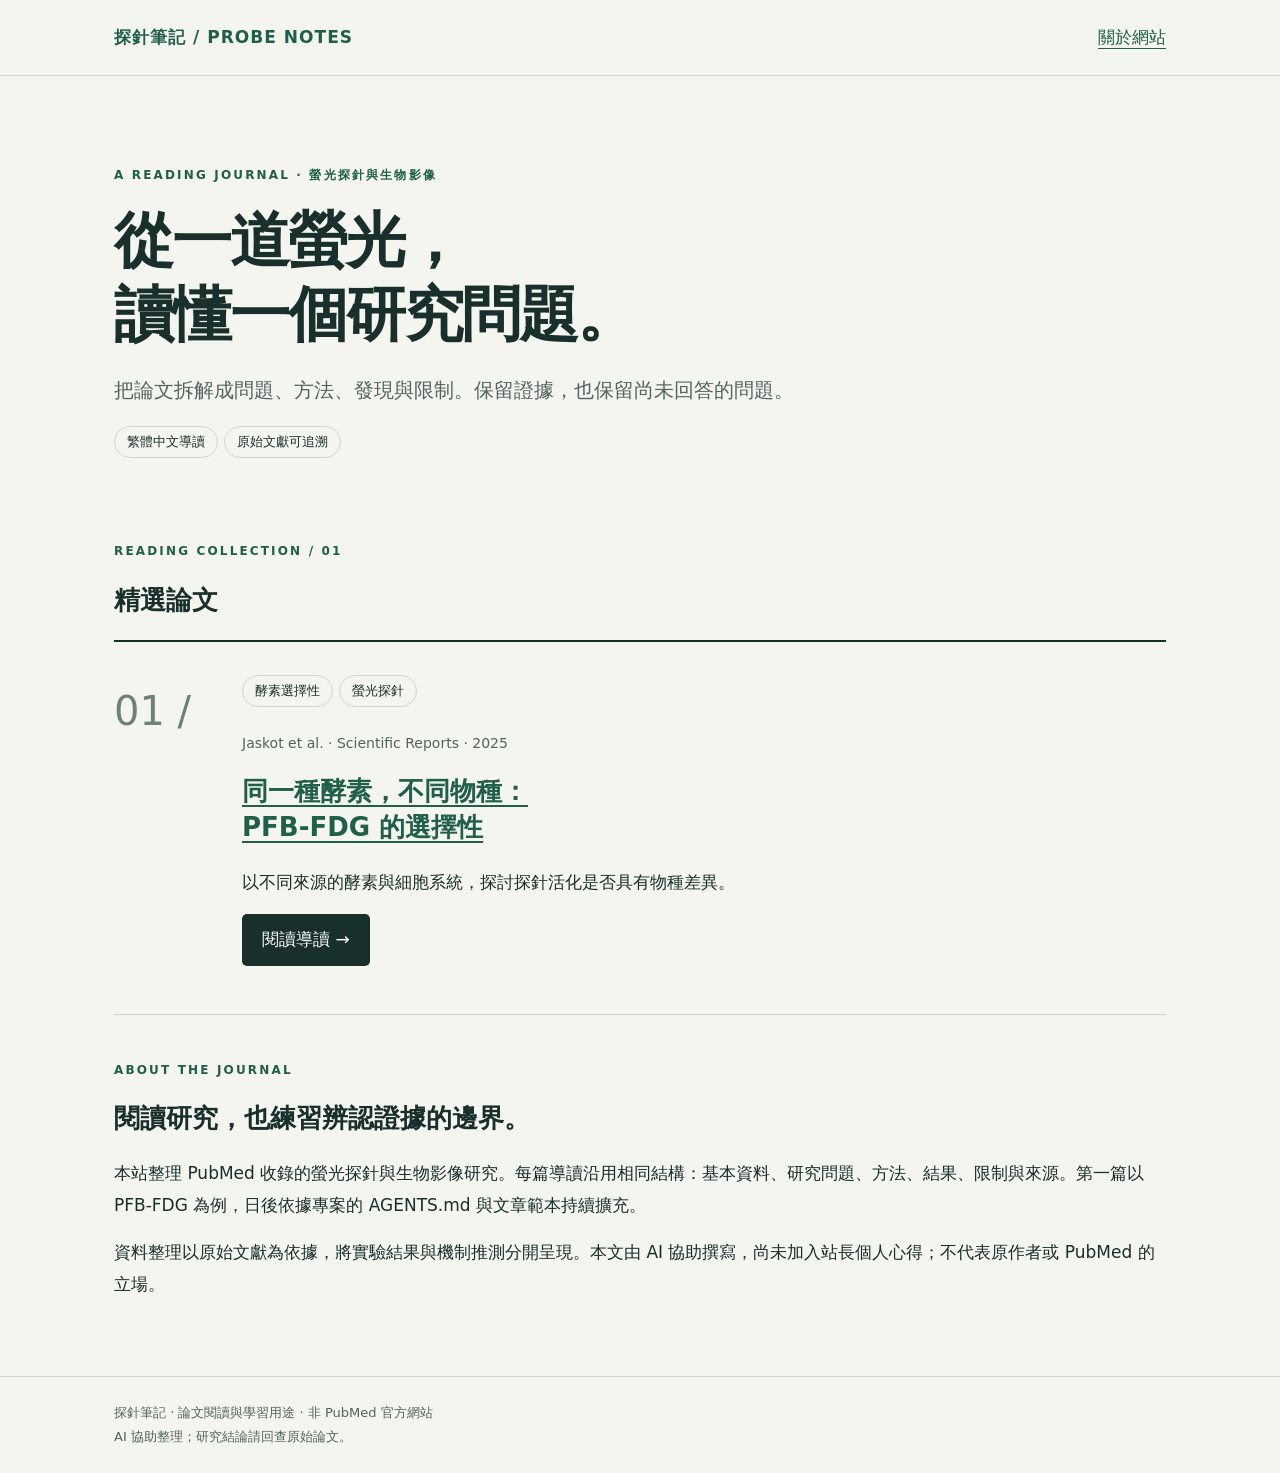
==== index.html @ b4c8c8a3 "new_work" ====
<!doctype html>
<html lang="zh-Hant"><head><meta charset="utf-8"><meta name="viewport" content="width=device-width,initial-scale=1"><meta name="description" content="以繁體中文整理螢光探針研究的問題、方法、發現與限制。"><title>首頁｜探針筆記</title><link rel="stylesheet" href="assets/style.css"></head><body><header><div class="wrap"><nav aria-label="主要導覽"><a class="brand" href="index.html">探針筆記 / PROBE NOTES</a><a href="index.html#about">關於網站</a></nav></div></header><main class="wrap"><section class="hero"><p class="eyebrow">A reading journal · 螢光探針與生物影像</p><h1>從一道螢光，<br>讀懂一個研究問題。</h1><p class="lead">把論文拆解成問題、方法、發現與限制。保留證據，也保留尚未回答的問題。</p><span class="tag">繁體中文導讀</span><span class="tag">原始文獻可追溯</span></section><section aria-labelledby="papers"><p class="eyebrow">Reading collection / 01</p><h2 id="papers">精選論文</h2><div class="paper"><div class="number">01 /</div><div><span class="tag">酵素選擇性</span><span class="tag">螢光探針</span><p class="meta">Jaskot et al. · Scientific Reports · 2025</p><h2><a href="papers/40603620.html">同一種酵素，不同物種：<br>PFB-FDG 的選擇性</a></h2><p>以不同來源的酵素與細胞系統，探討探針活化是否具有物種差異。</p><a class="button" href="papers/40603620.html">閱讀導讀 →</a></div></div></section><section class="about" id="about"><p class="eyebrow">About the journal</p><h2>閱讀研究，也練習辨認證據的邊界。</h2><p>本站整理 PubMed 收錄的螢光探針與生物影像研究。每篇導讀沿用相同結構：基本資料、研究問題、方法、結果、限制與來源。第一篇以 PFB-FDG 為例，日後依據專案的 AGENTS.md 與文章範本持續擴充。</p><p>資料整理以原始文獻為依據，將實驗結果與機制推測分開呈現。本文由 AI 協助撰寫，尚未加入站長個人心得；不代表原作者或 PubMed 的立場。</p></section></main><footer><div class="wrap">探針筆記 · 論文閱讀與學習用途 · 非 PubMed 官方網站<br>AI 協助整理；研究結論請回查原始論文。</div></footer></body></html>
---- assets/style.css ----
:root{--bg:#f4f5ef;--ink:#182f2b;--muted:#52645e;--accent:#205f4a;--line:#cdd8cc}*{box-sizing:border-box}body{margin:0;background:var(--bg);color:var(--ink);font:17px/1.85 system-ui,"Microsoft JhengHei",sans-serif}a{color:var(--accent);text-underline-offset:5px}a:hover{color:#123b2c}a:focus-visible{outline:3px solid #b65a22;outline-offset:5px}.wrap{max-width:1100px;margin:auto;padding:0 24px}header{border-bottom:1px solid var(--line)}nav{display:flex;justify-content:space-between;gap:20px;align-items:center;padding:22px 0}.brand{font-weight:800;letter-spacing:.06em;text-decoration:none}.eyebrow{font:700 12px/1.5 system-ui;letter-spacing:.18em;text-transform:uppercase;color:var(--accent)}.hero{padding:74px 0 60px;max-width:850px}h1{font-size:clamp(32px,5vw,60px);line-height:1.23;letter-spacing:-.035em;margin:20px 0}h2{font-size:26px;line-height:1.4}h3{font-size:20px}p{margin:16px 0}.lead{font-size:20px;color:var(--muted);max-width:720px}.tag{display:inline-block;border:1px solid var(--line);border-radius:30px;padding:3px 12px;font-size:13px;margin:0 6px 8px 0}.paper{border-top:2px solid var(--ink);display:grid;grid-template-columns:100px 1fr;gap:28px;padding:32px 0 48px}.number{font-size:40px;color:#6b8275}.paper h2{margin-top:8px}.meta{font-size:14px;color:var(--muted)}.button{display:inline-block;background:var(--ink);color:white;padding:10px 20px;text-decoration:none;border-radius:5px}.button:hover{color:white;background:var(--accent)}.about{padding:30px 0 60px;border-top:1px solid var(--line)}footer{border-top:1px solid var(--line);padding:24px 0;font-size:13px;color:var(--muted)}article{max-width:800px;margin:auto;padding:40px 0 64px}article h1{font-size:clamp(30px,4vw,44px)}article section{margin-top:36px}aside{padding:18px 24px;border-left:4px solid var(--accent);background:#e6ede2;margin:26px 0}dt{font-weight:700}dd{margin:0 0 12px;overflow-wrap:anywhere}.toc{padding:18px 24px;border:1px solid var(--line)}.toc a{margin-right:18px;display:inline-block}li{margin:8px 0}.back{font-size:14px}@media(max-width:600px){.hero{padding:40px 0}.paper{grid-template-columns:1fr;gap:0}.number{font-size:24px}nav{align-items:flex-start}.wrap{padding:0 20px}}
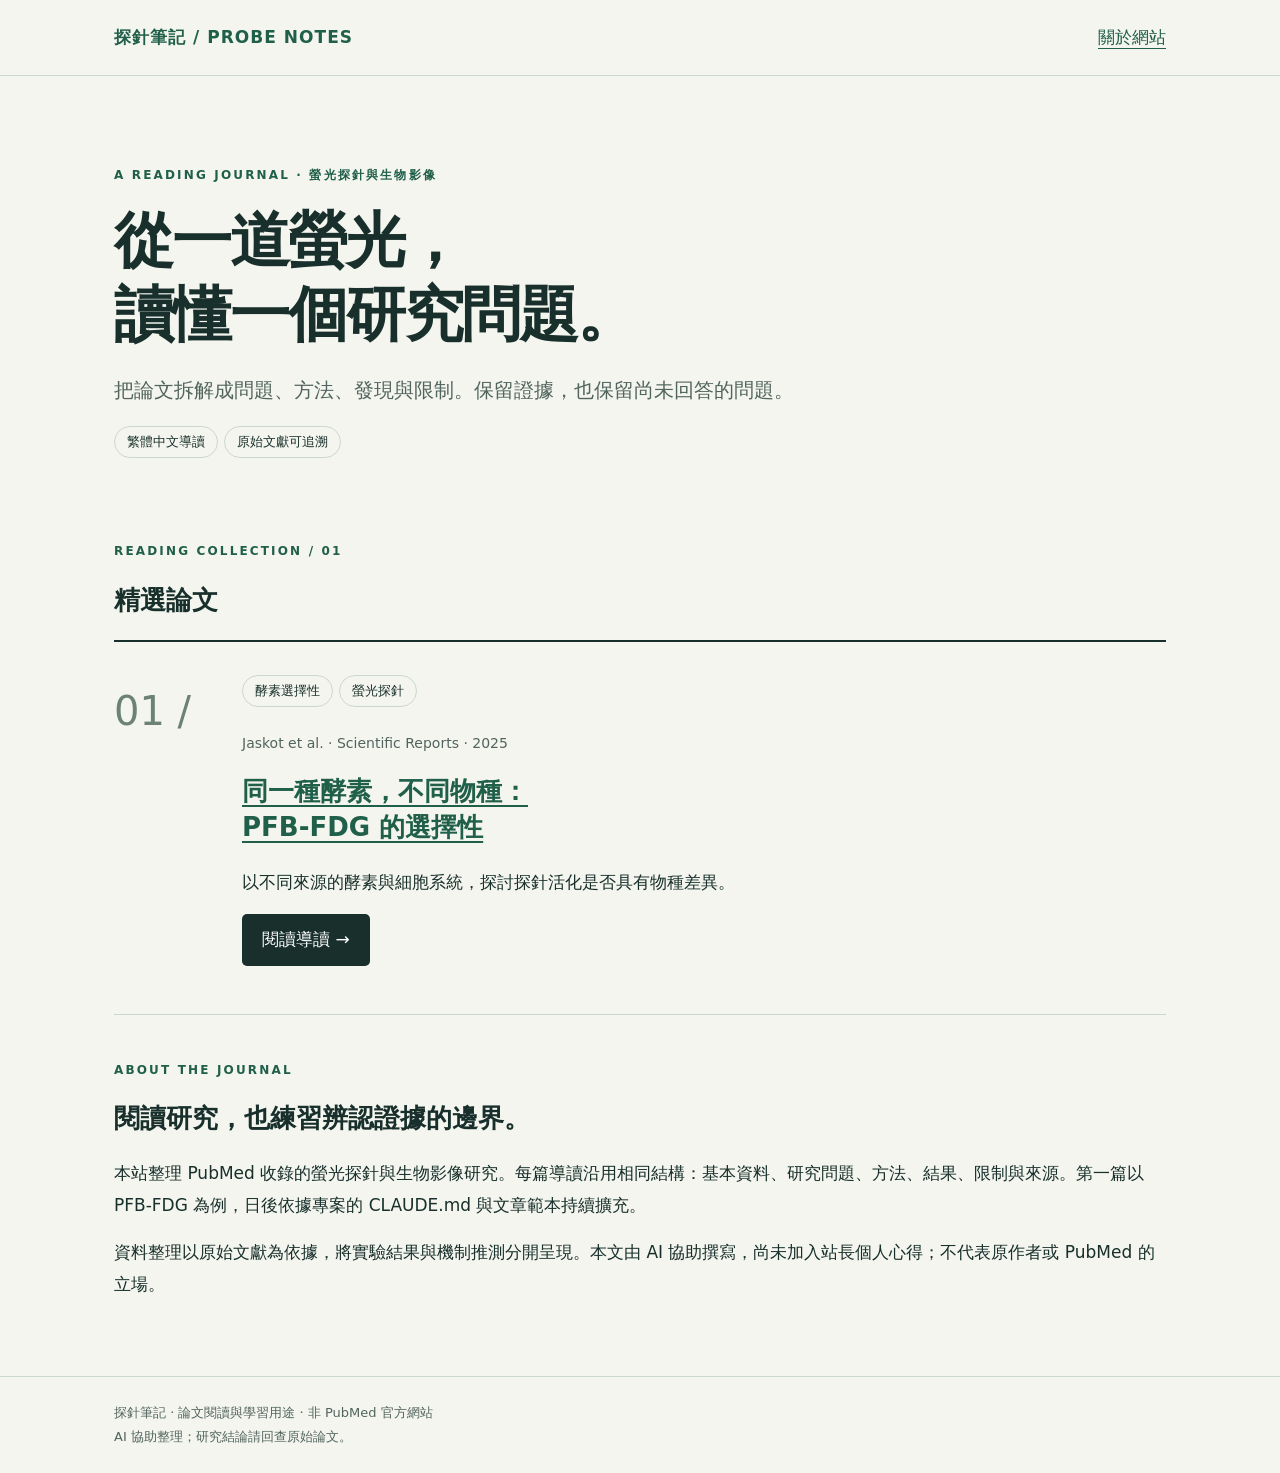
==== commit f7510657: "更改index.html" ====
--- a/index.html
+++ b/index.html
@@ -1,2 +1,2 @@
 <!doctype html>
-<html lang="zh-Hant"><head><meta charset="utf-8"><meta name="viewport" content="width=device-width,initial-scale=1"><meta name="description" content="以繁體中文整理螢光探針研究的問題、方法、發現與限制。"><title>首頁｜探針筆記</title><link rel="stylesheet" href="assets/style.css"></head><body><header><div class="wrap"><nav aria-label="主要導覽"><a class="brand" href="index.html">探針筆記 / PROBE NOTES</a><a href="index.html#about">關於網站</a></nav></div></header><main class="wrap"><section class="hero"><p class="eyebrow">A reading journal · 螢光探針與生物影像</p><h1>從一道螢光，<br>讀懂一個研究問題。</h1><p class="lead">把論文拆解成問題、方法、發現與限制。保留證據，也保留尚未回答的問題。</p><span class="tag">繁體中文導讀</span><span class="tag">原始文獻可追溯</span></section><section aria-labelledby="papers"><p class="eyebrow">Reading collection / 01</p><h2 id="papers">精選論文</h2><div class="paper"><div class="number">01 /</div><div><span class="tag">酵素選擇性</span><span class="tag">螢光探針</span><p class="meta">Jaskot et al. · Scientific Reports · 2025</p><h2><a href="papers/40603620.html">同一種酵素，不同物種：<br>PFB-FDG 的選擇性</a></h2><p>以不同來源的酵素與細胞系統，探討探針活化是否具有物種差異。</p><a class="button" href="papers/40603620.html">閱讀導讀 →</a></div></div></section><section class="about" id="about"><p class="eyebrow">About the journal</p><h2>閱讀研究，也練習辨認證據的邊界。</h2><p>本站整理 PubMed 收錄的螢光探針與生物影像研究。每篇導讀沿用相同結構：基本資料、研究問題、方法、結果、限制與來源。第一篇以 PFB-FDG 為例，日後依據專案的 AGENTS.md 與文章範本持續擴充。</p><p>資料整理以原始文獻為依據，將實驗結果與機制推測分開呈現。本文由 AI 協助撰寫，尚未加入站長個人心得；不代表原作者或 PubMed 的立場。</p></section></main><footer><div class="wrap">探針筆記 · 論文閱讀與學習用途 · 非 PubMed 官方網站<br>AI 協助整理；研究結論請回查原始論文。</div></footer></body></html>
+<html lang="zh-Hant"><head><meta charset="utf-8"><meta name="viewport" content="width=device-width,initial-scale=1"><meta name="description" content="以繁體中文整理螢光探針研究的問題、方法、發現與限制。"><title>首頁｜探針筆記</title><link rel="stylesheet" href="assets/style.css"></head><body><header><div class="wrap"><nav aria-label="主要導覽"><a class="brand" href="index.html">探針筆記 / PROBE NOTES</a><a href="index.html#about">關於網站</a></nav></div></header><main class="wrap"><section class="hero"><p class="eyebrow">A reading journal · 螢光探針與生物影像</p><h1>從一道螢光，<br>讀懂一個研究問題。</h1><p class="lead">把論文拆解成問題、方法、發現與限制。保留證據，也保留尚未回答的問題。</p><span class="tag">繁體中文導讀</span><span class="tag">原始文獻可追溯</span></section><section aria-labelledby="papers"><p class="eyebrow">Reading collection / 01</p><h2 id="papers">精選論文</h2><div class="paper"><div class="number">01 /</div><div><span class="tag">酵素選擇性</span><span class="tag">螢光探針</span><p class="meta">Jaskot et al. · Scientific Reports · 2025</p><h2><a href="papers/40603620.html">同一種酵素，不同物種：<br>PFB-FDG 的選擇性</a></h2><p>以不同來源的酵素與細胞系統，探討探針活化是否具有物種差異。</p><a class="button" href="papers/40603620.html">閱讀導讀 →</a></div></div></section><section class="about" id="about"><p class="eyebrow">About the journal</p><h2>閱讀研究，也練習辨認證據的邊界。</h2><p>本站整理 PubMed 收錄的螢光探針與生物影像研究。每篇導讀沿用相同結構：基本資料、研究問題、方法、結果、限制與來源。第一篇以 PFB-FDG 為例，日後依據專案的 CLAUDE.md 與文章範本持續擴充。</p><p>資料整理以原始文獻為依據，將實驗結果與機制推測分開呈現。本文由 AI 協助撰寫，尚未加入站長個人心得；不代表原作者或 PubMed 的立場。</p></section></main><footer><div class="wrap">探針筆記 · 論文閱讀與學習用途 · 非 PubMed 官方網站<br>AI 協助整理；研究結論請回查原始論文。</div></footer></body></html>
